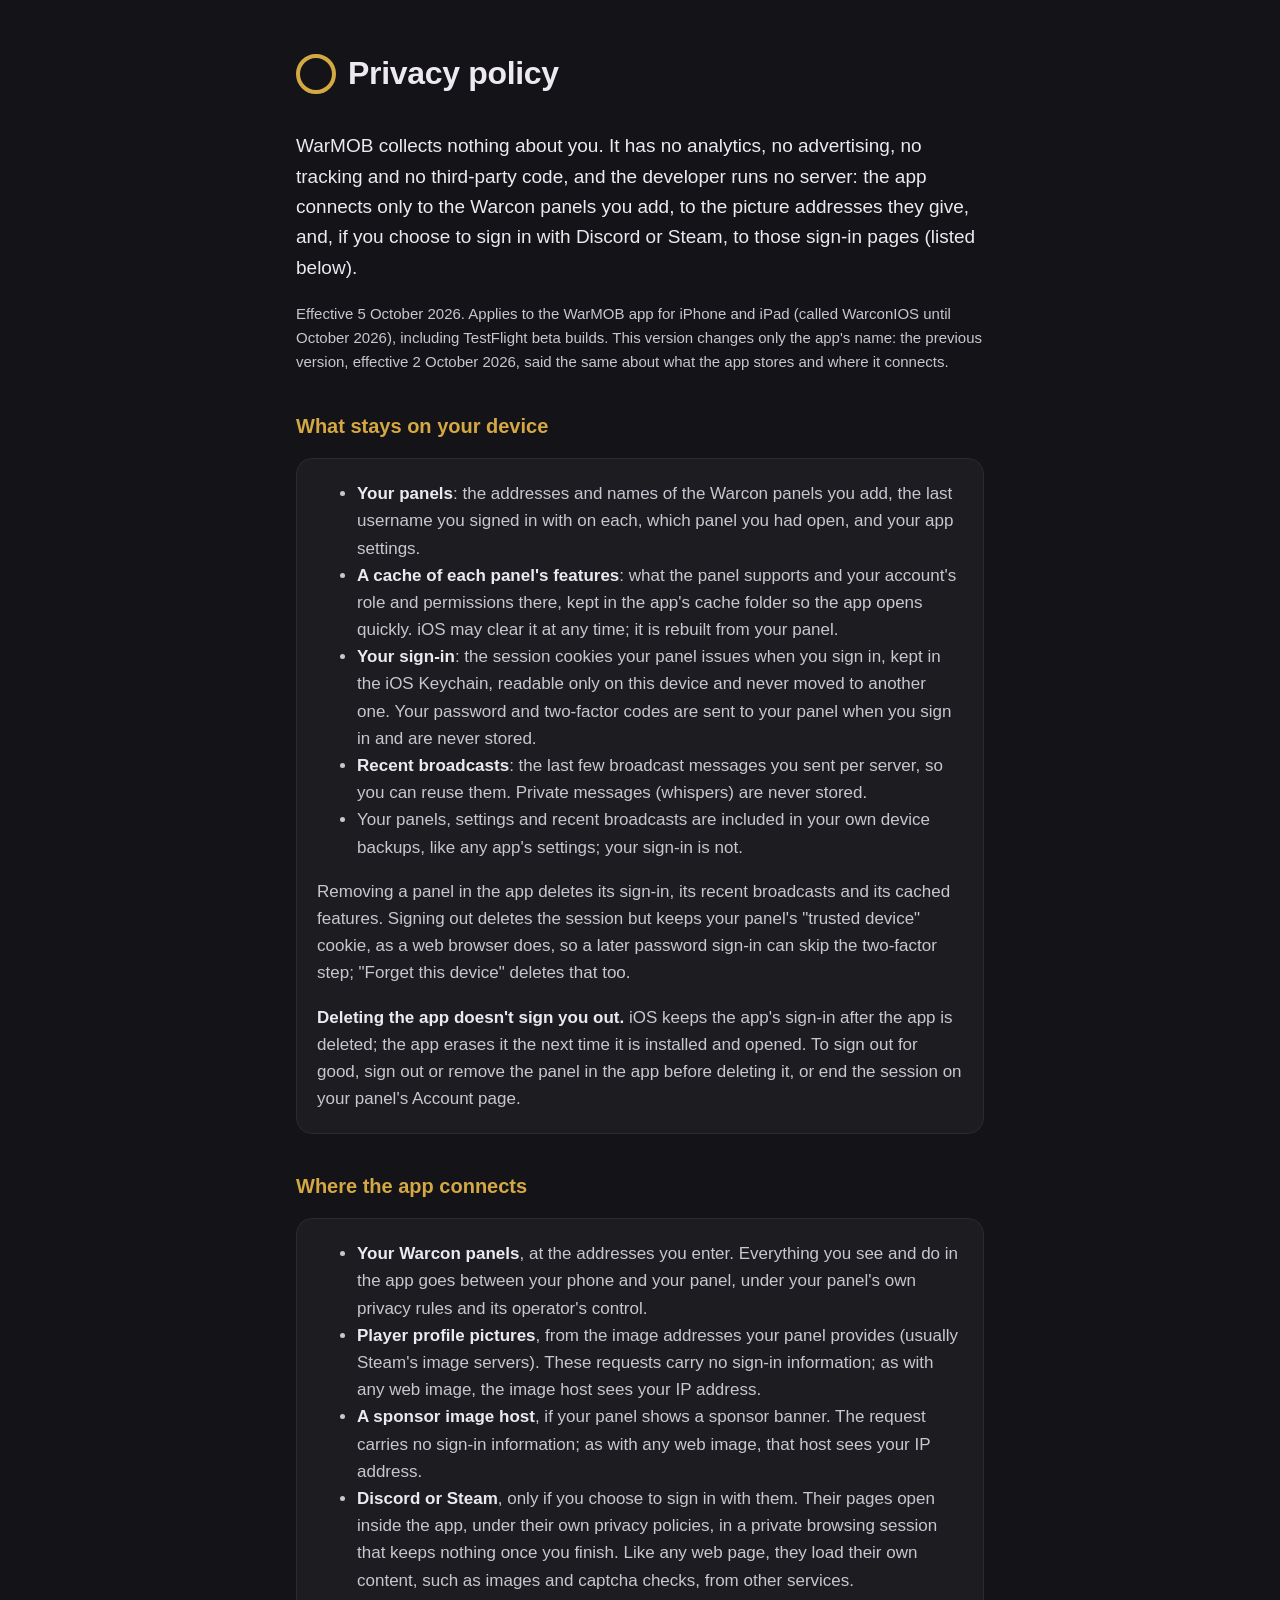
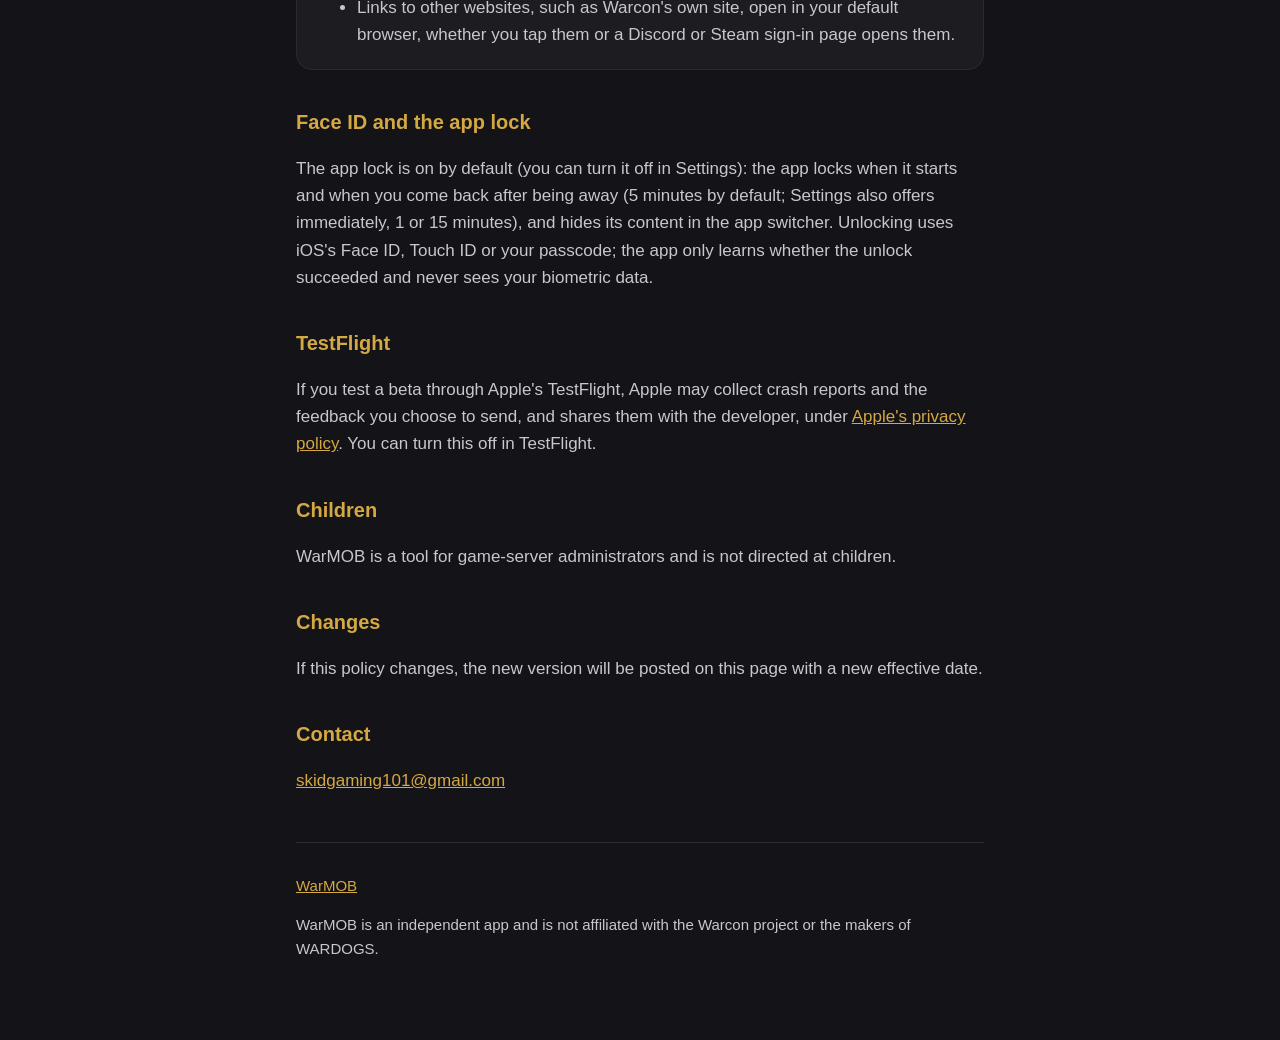
==== privacy/index.html @ b34f1c2a "WarMOB site: landing page and privacy policy (D87)" ====
<!doctype html>
<html lang="en">
<head>
<meta charset="utf-8">
<meta name="viewport" content="width=device-width, initial-scale=1">
<title>Privacy policy · WarMOB</title>
<meta name="description" content="How the WarMOB app handles your data.">
<link rel="canonical" href="https://warmob-app.github.io/privacy/">
<link rel="stylesheet" href="../style.css">
</head>
<body>
<main>
<header><span class="mark" aria-hidden="true"></span><h1>Privacy policy</h1></header>

<p class="lede">WarMOB collects nothing about you. It has no analytics, no advertising, no tracking and no third-party code, and the developer runs no server: the app connects only to the Warcon panels you add, to the picture addresses they give, and, if you choose to sign in with Discord or Steam, to those sign-in pages (listed below).</p>
<p class="muted">Effective 5 October 2026. Applies to the WarMOB app for iPhone and iPad (called WarconIOS until October 2026), including TestFlight beta builds. This version changes only the app's name: the previous version, effective 2 October 2026, said the same about what the app stores and where it connects.</p>

<h2>What stays on your device</h2>
<div class="card">
<ul>
<li><strong>Your panels</strong>: the addresses and names of the Warcon panels you add, the last username you signed in with on each, which panel you had open, and your app settings.</li>
<li><strong>A cache of each panel's features</strong>: what the panel supports and your account's role and permissions there, kept in the app's cache folder so the app opens quickly. iOS may clear it at any time; it is rebuilt from your panel.</li>
<li><strong>Your sign-in</strong>: the session cookies your panel issues when you sign in, kept in the iOS Keychain, readable only on this device and never moved to another one. Your password and two-factor codes are sent to your panel when you sign in and are never stored.</li>
<li><strong>Recent broadcasts</strong>: the last few broadcast messages you sent per server, so you can reuse them. Private messages (whispers) are never stored.</li>
<li>Your panels, settings and recent broadcasts are included in your own device backups, like any app's settings; your sign-in is not.</li>
</ul>
<p>Removing a panel in the app deletes its sign-in, its recent broadcasts and its cached features. Signing out deletes the session but keeps your panel's "trusted device" cookie, as a web browser does, so a later password sign-in can skip the two-factor step; "Forget this device" deletes that too.</p>
<p><strong>Deleting the app doesn't sign you out.</strong> iOS keeps the app's sign-in after the app is deleted; the app erases it the next time it is installed and opened. To sign out for good, sign out or remove the panel in the app before deleting it, or end the session on your panel's Account page.</p>
</div>

<h2>Where the app connects</h2>
<div class="card">
<ul>
<li><strong>Your Warcon panels</strong>, at the addresses you enter. Everything you see and do in the app goes between your phone and your panel, under your panel's own privacy rules and its operator's control.</li>
<li><strong>Player profile pictures</strong>, from the image addresses your panel provides (usually Steam's image servers). These requests carry no sign-in information; as with any web image, the image host sees your IP address.</li>
<li><strong>A sponsor image host</strong>, if your panel shows a sponsor banner. The request carries no sign-in information; as with any web image, that host sees your IP address.</li>
<li><strong>Discord or Steam</strong>, only if you choose to sign in with them. Their pages open inside the app, under their own privacy policies, in a private browsing session that keeps nothing once you finish. Like any web page, they load their own content, such as images and captcha checks, from other services.</li>
<li>Links to other websites, such as Warcon's own site, open in your default browser, whether you tap them or a Discord or Steam sign-in page opens them.</li>
</ul>
</div>

<h2>Face ID and the app lock</h2>
<p>The app lock is on by default (you can turn it off in Settings): the app locks when it starts and when you come back after being away (5 minutes by default; Settings also offers immediately, 1 or 15 minutes), and hides its content in the app switcher. Unlocking uses iOS's Face ID, Touch ID or your passcode; the app only learns whether the unlock succeeded and never sees your biometric data.</p>

<h2>TestFlight</h2>
<p>If you test a beta through Apple's TestFlight, Apple may collect crash reports and the feedback you choose to send, and shares them with the developer, under <a href="https://www.apple.com/legal/privacy/">Apple's privacy policy</a>. You can turn this off in TestFlight.</p>

<h2>Children</h2>
<p>WarMOB is a tool for game-server administrators and is not directed at children.</p>

<h2>Changes</h2>
<p>If this policy changes, the new version will be posted on this page with a new effective date.</p>

<h2>Contact</h2>
<p><a href="mailto:skidgaming101@gmail.com">skidgaming101@gmail.com</a></p>

<footer>
<p><a href="../">WarMOB</a></p>
<p class="muted">WarMOB is an independent app and is not affiliated with the Warcon project or the makers of WARDOGS.</p>
</footer>
</main>
</body>
</html>
---- style.css ----
:root {
  --ink: #141317;
  --panel: #1d1c21;
  --line: #2c2a31;
  --mist: #c9c6cf;
  --text: #ece9f1;
  --brass: #d4a843;
  color-scheme: dark;
}
* { box-sizing: border-box; }
html { -webkit-text-size-adjust: 100%; }
body {
  margin: 0;
  background: var(--ink);
  color: var(--text);
  font: 17px/1.6 -apple-system, BlinkMacSystemFont, "SF Pro Text", "Segoe UI", Roboto, Helvetica, Arial, sans-serif;
}
main { max-width: 720px; margin: 0 auto; padding: 48px 16px 64px; }
header { margin-bottom: 32px; }
.mark { display: inline-block; width: 40px; height: 40px; border: 4px solid var(--brass); border-radius: 50%; vertical-align: middle; margin-right: 12px; }
h1 { display: inline; font-size: 32px; letter-spacing: -0.01em; vertical-align: middle; }
h2 { font-size: 20px; margin: 36px 0 8px; color: var(--brass); }
p, li { color: var(--mist); }
strong { color: var(--text); }
a { color: var(--brass); }
.card { background: var(--panel); border: 1px solid var(--line); border-radius: 16px; padding: 4px 20px; margin: 16px 0; }
.lede { font-size: 19px; color: var(--text); }
.muted { font-size: 15px; }
footer { margin-top: 48px; border-top: 1px solid var(--line); padding-top: 16px; font-size: 15px; }
.button { display: inline-block; background: var(--brass); color: var(--ink); font-weight: 600; text-decoration: none; padding: 14px 22px; border-radius: 14px; margin: 4px 0 8px; }
.button:hover, .button:focus-visible { filter: brightness(1.08); }
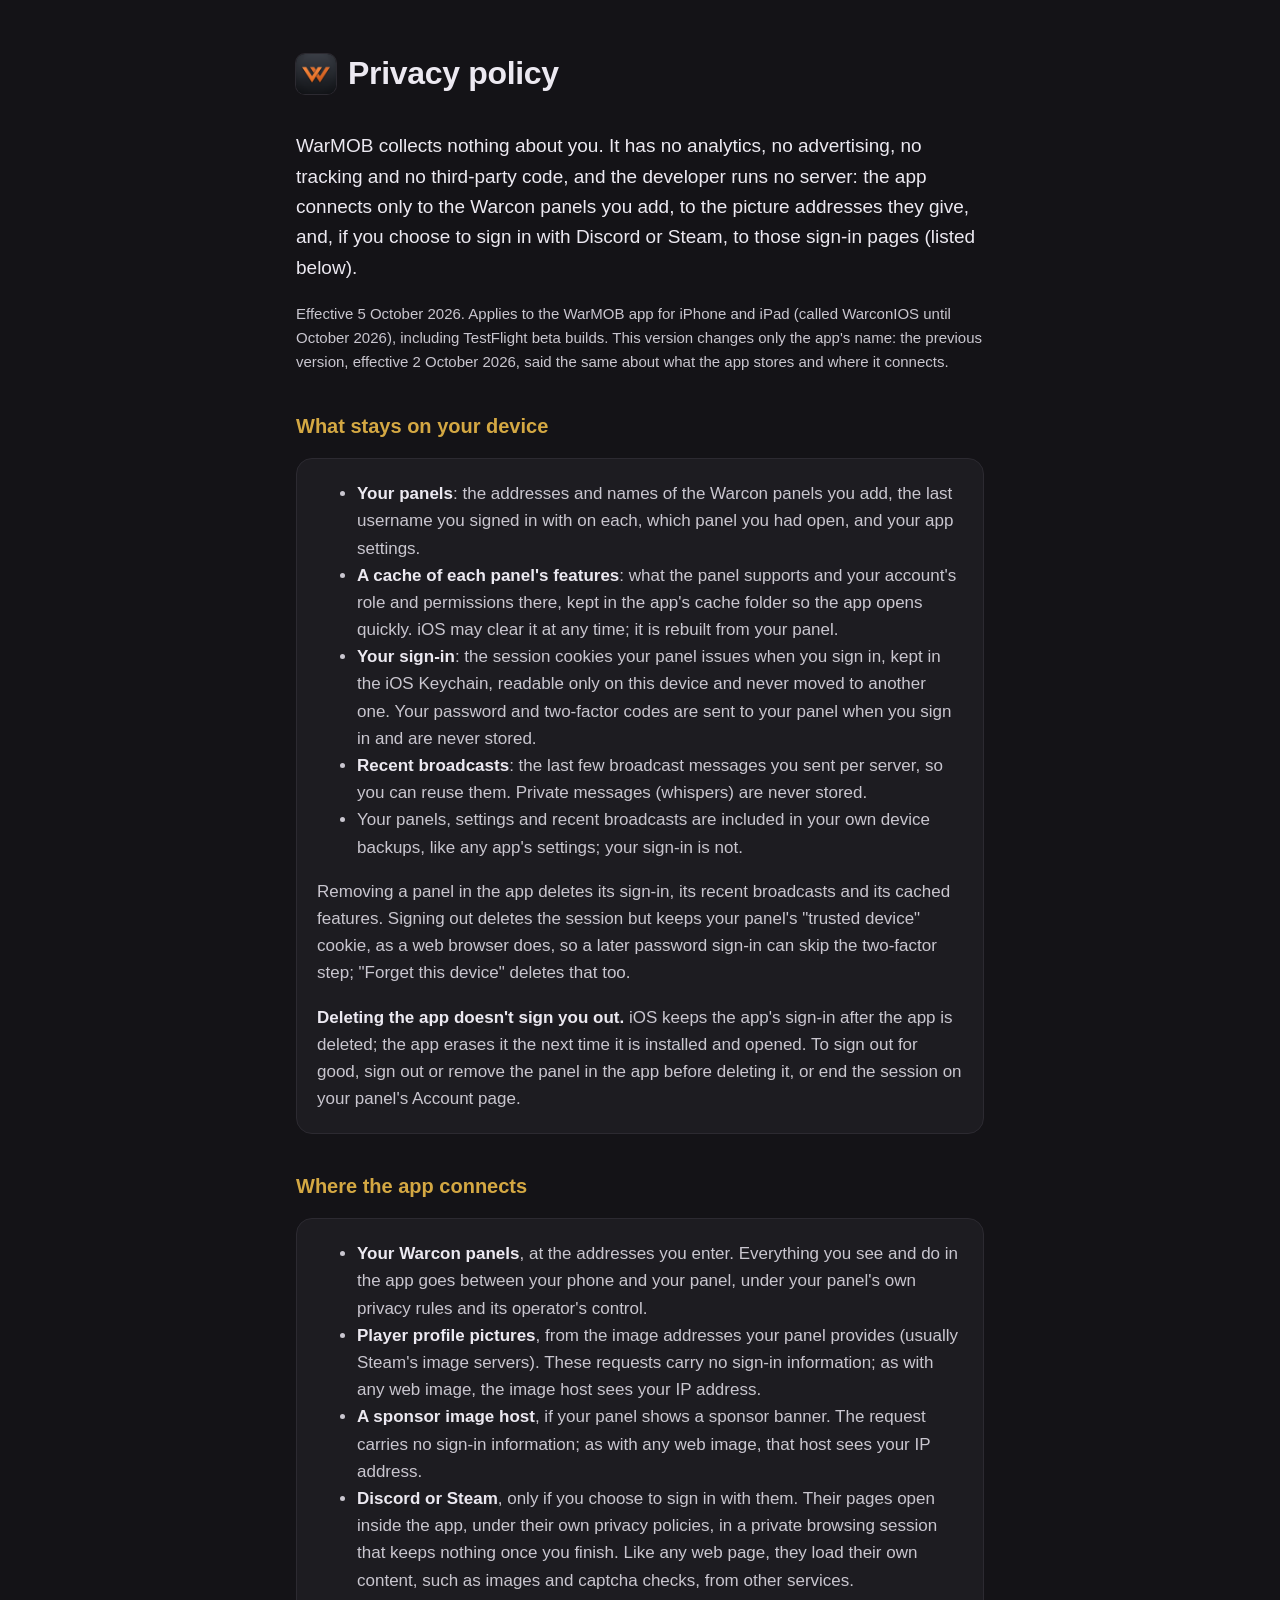
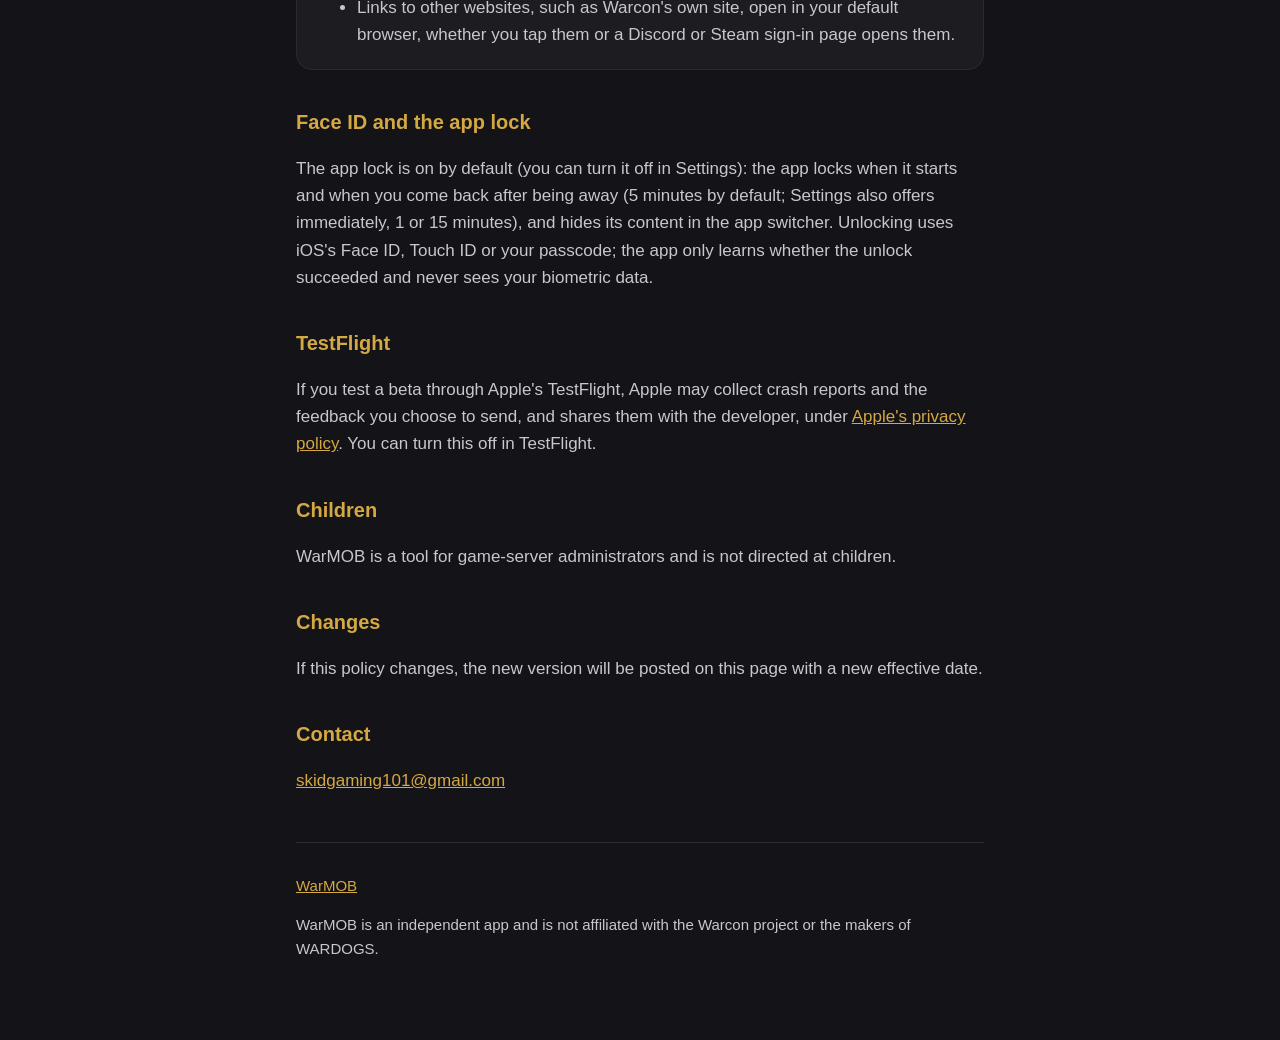
==== commit b4f23c0b: "WarMOB icon (D88): header mark, favicon and home-screen icon Co-Authored-By: Claude Opus 5.5 <norepl" ====
--- a/privacy/index.html
+++ b/privacy/index.html
@@ -6,11 +6,14 @@
 <title>Privacy policy · WarMOB</title>
 <meta name="description" content="How the WarMOB app handles your data.">
 <link rel="canonical" href="https://warmob-app.github.io/privacy/">
+<link rel="icon" type="image/png" sizes="32x32" href="../favicon-32.png">
+<link rel="icon" type="image/png" sizes="16x16" href="../favicon-16.png">
+<link rel="apple-touch-icon" href="../apple-touch-icon.png">
 <link rel="stylesheet" href="../style.css">
 </head>
 <body>
 <main>
-<header><span class="mark" aria-hidden="true"></span><h1>Privacy policy</h1></header>
+<header><img class="mark" src="../icon-512.png" srcset="../apple-touch-icon.png 180w, ../icon-512.png 512w" sizes="40px" alt="WarMOB" width="40" height="40"><h1>Privacy policy</h1></header>
 
 <p class="lede">WarMOB collects nothing about you. It has no analytics, no advertising, no tracking and no third-party code, and the developer runs no server: the app connects only to the Warcon panels you add, to the picture addresses they give, and, if you choose to sign in with Discord or Steam, to those sign-in pages (listed below).</p>
 <p class="muted">Effective 5 October 2026. Applies to the WarMOB app for iPhone and iPad (called WarconIOS until October 2026), including TestFlight beta builds. This version changes only the app's name: the previous version, effective 2 October 2026, said the same about what the app stores and where it connects.</p>
--- a/style.css
+++ b/style.css
@@ -17,7 +17,7 @@
 }
 main { max-width: 720px; margin: 0 auto; padding: 48px 16px 64px; }
 header { margin-bottom: 32px; }
-.mark { display: inline-block; width: 40px; height: 40px; border: 4px solid var(--brass); border-radius: 50%; vertical-align: middle; margin-right: 12px; }
+.mark { display: inline-block; width: 40px; height: 40px; border-radius: 22.37%; box-shadow: 0 0 0 1px var(--line); vertical-align: middle; margin-right: 12px; }
 h1 { display: inline; font-size: 32px; letter-spacing: -0.01em; vertical-align: middle; }
 h2 { font-size: 20px; margin: 36px 0 8px; color: var(--brass); }
 p, li { color: var(--mist); }
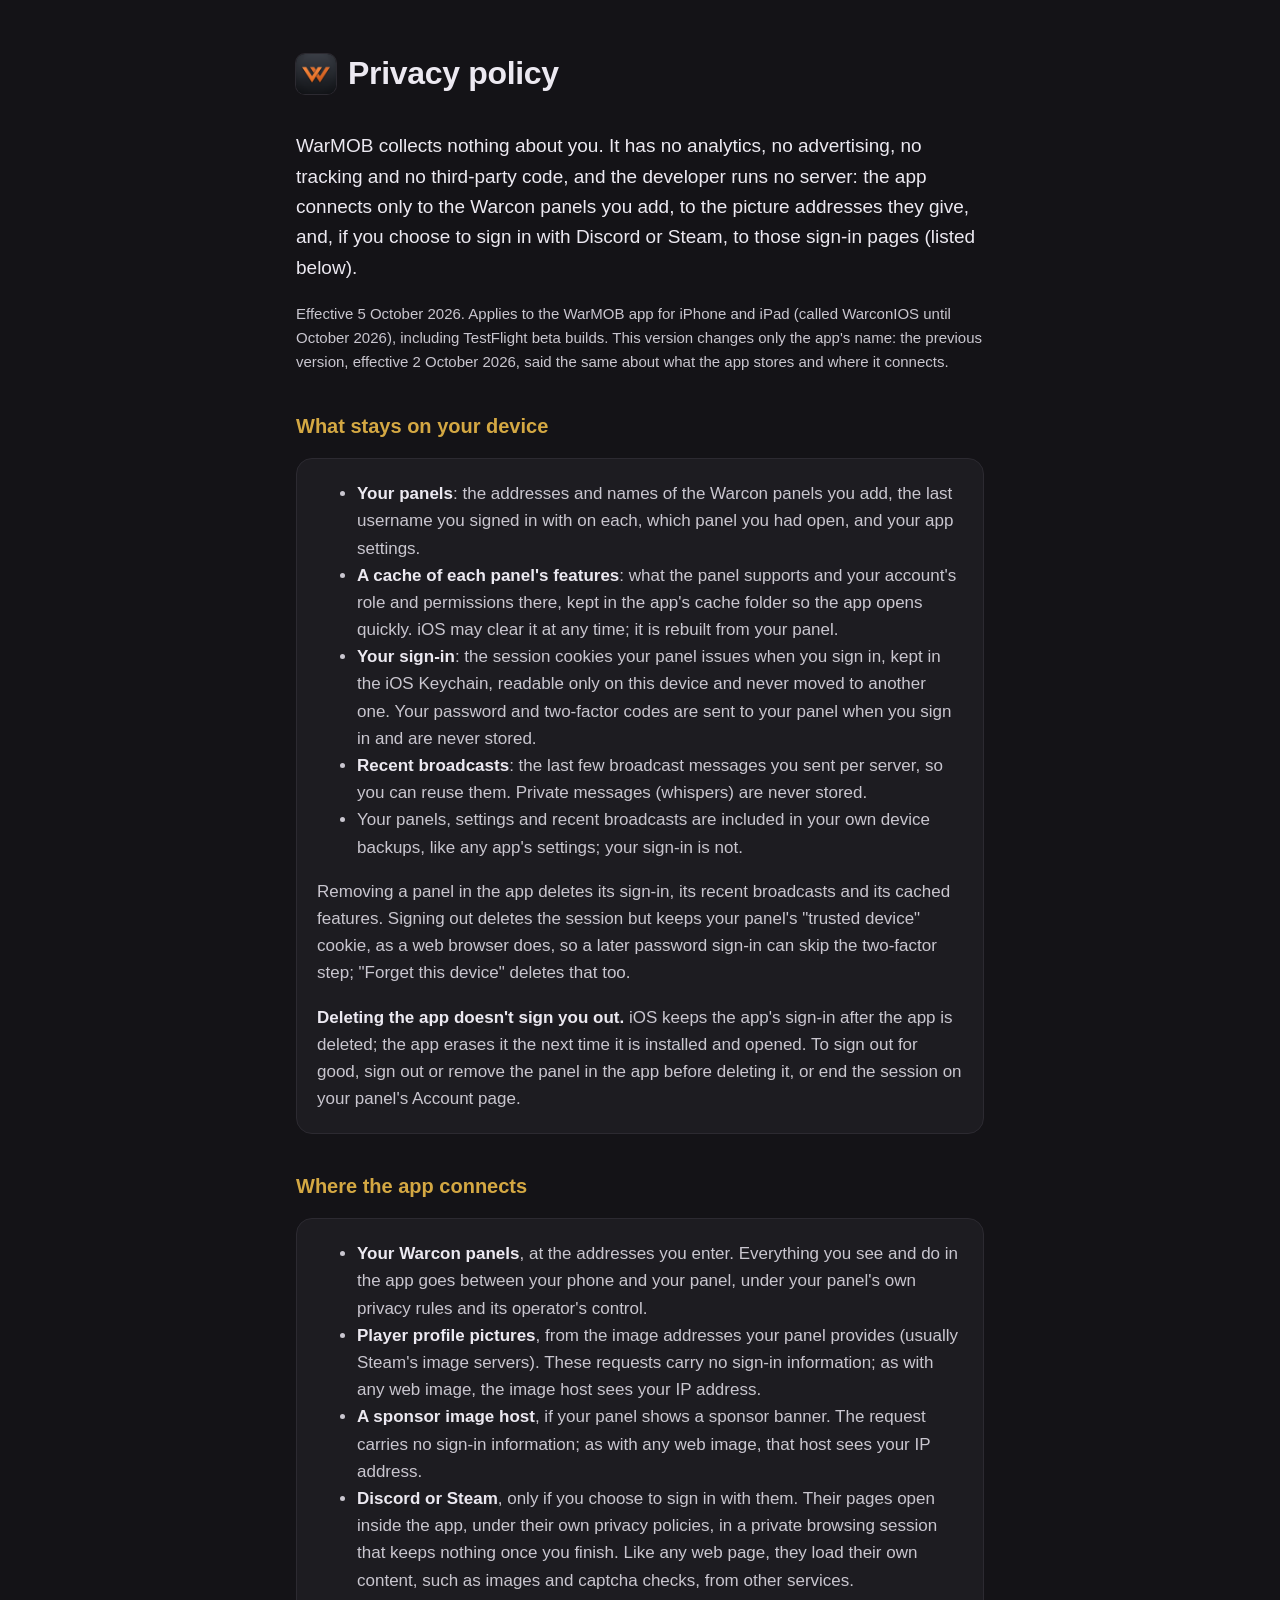
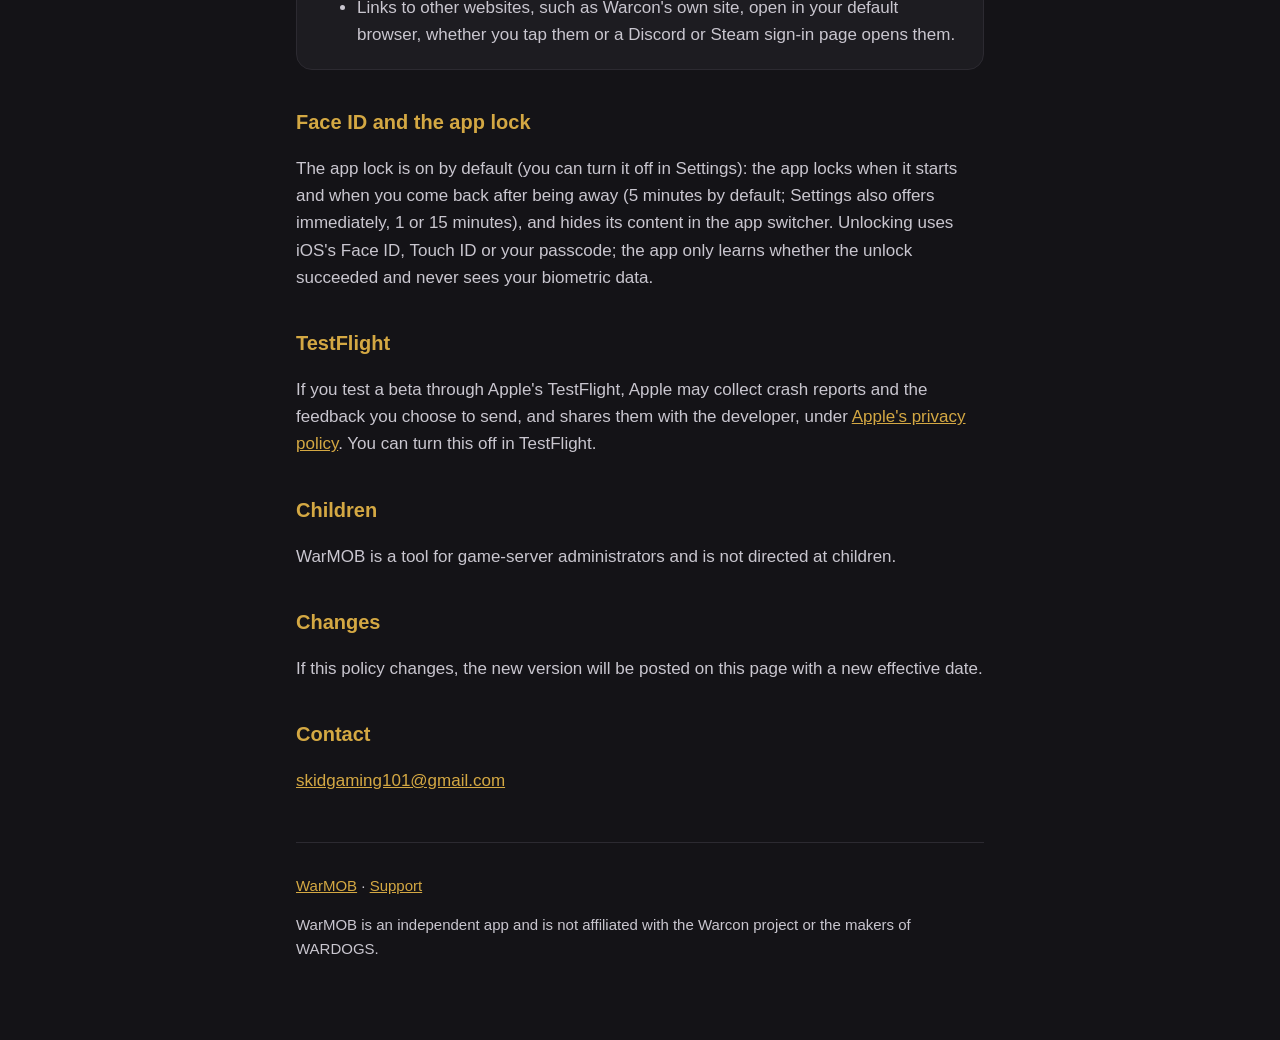
==== commit 9877f5a8: "Support page (D89) and its links Co-Authored-By: Claude Opus 5.5 <noreply@anthropic.com>" ====
--- a/privacy/index.html
+++ b/privacy/index.html
@@ -58,7 +58,7 @@
 <p><a href="mailto:skidgaming101@gmail.com">skidgaming101@gmail.com</a></p>
 
 <footer>
-<p><a href="../">WarMOB</a></p>
+<p><a href="../">WarMOB</a> · <a href="../support/">Support</a></p>
 <p class="muted">WarMOB is an independent app and is not affiliated with the Warcon project or the makers of WARDOGS.</p>
 </footer>
 </main>
--- a/style.css
+++ b/style.css
@@ -22,6 +22,7 @@
 h2 { font-size: 20px; margin: 36px 0 8px; color: var(--brass); }
 p, li { color: var(--mist); }
 strong { color: var(--text); }
+code { overflow-wrap: anywhere; }
 a { color: var(--brass); }
 .card { background: var(--panel); border: 1px solid var(--line); border-radius: 16px; padding: 4px 20px; margin: 16px 0; }
 .lede { font-size: 19px; color: var(--text); }
